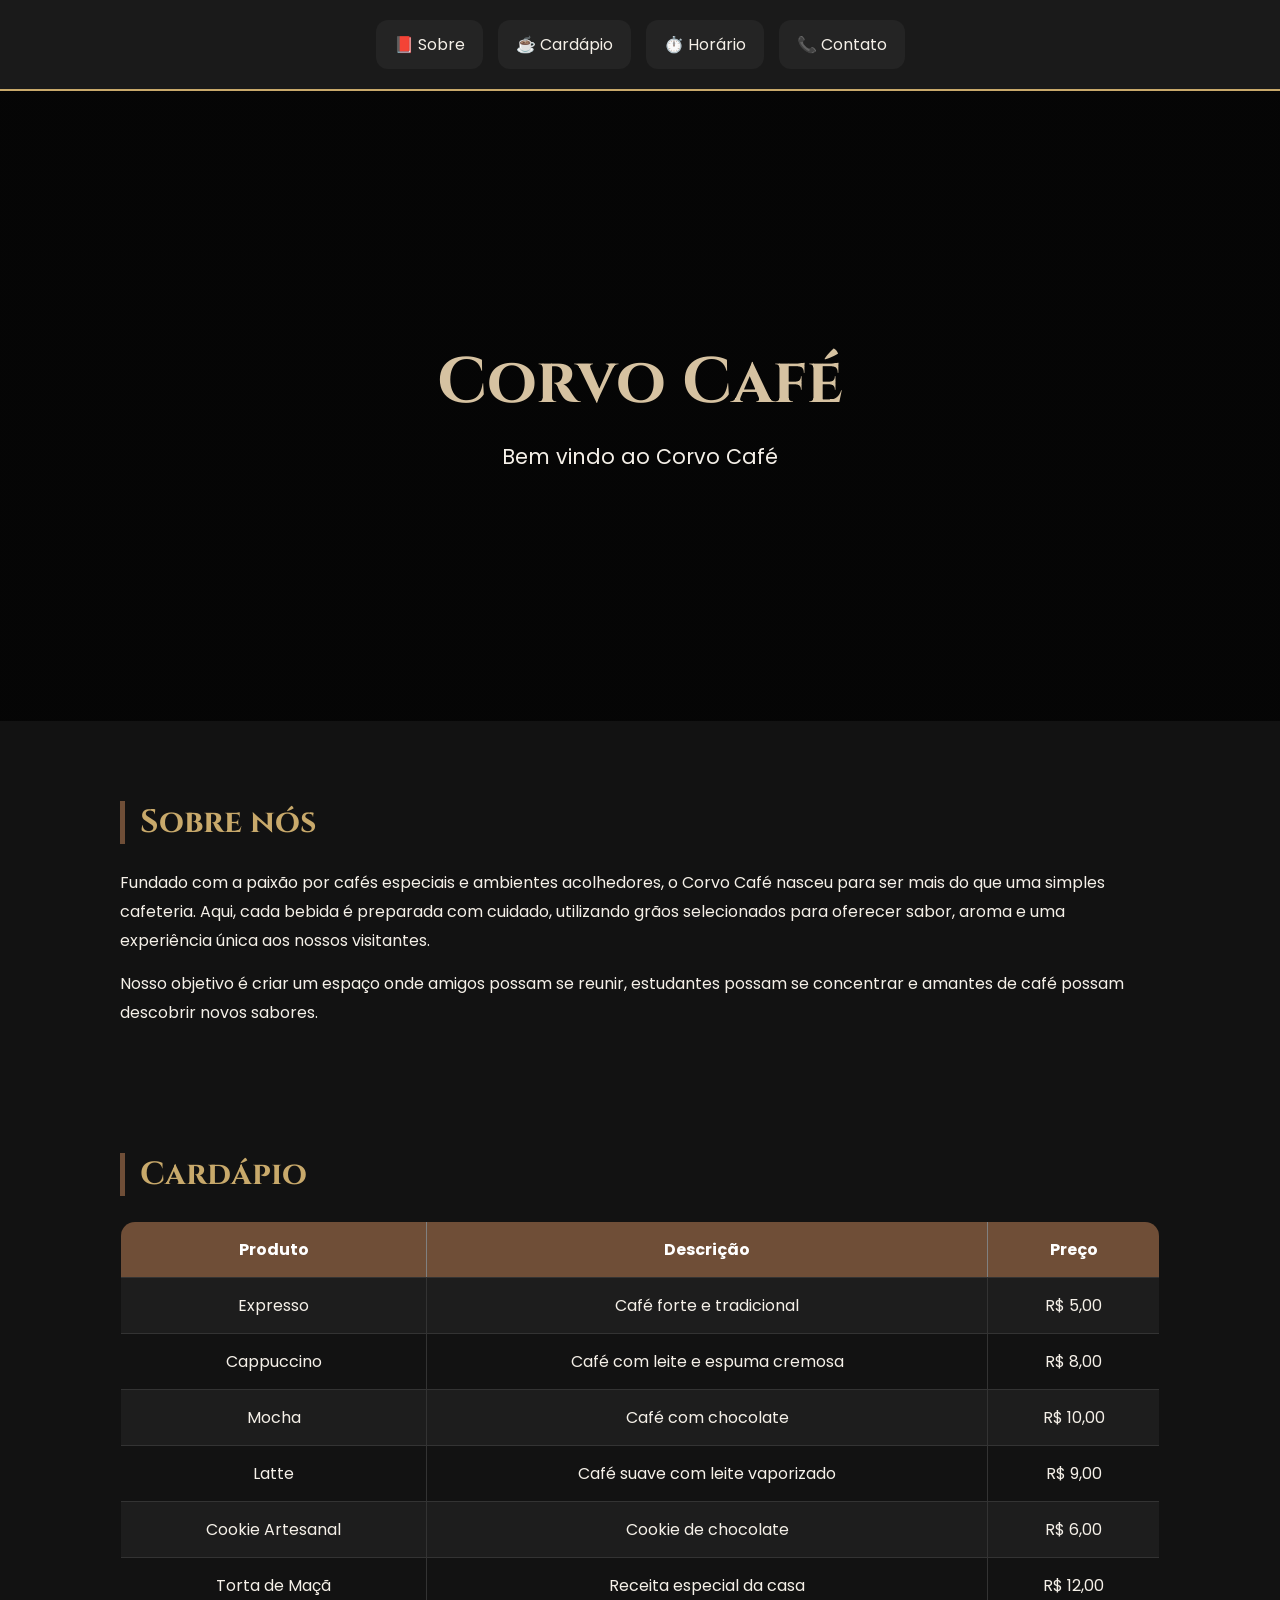
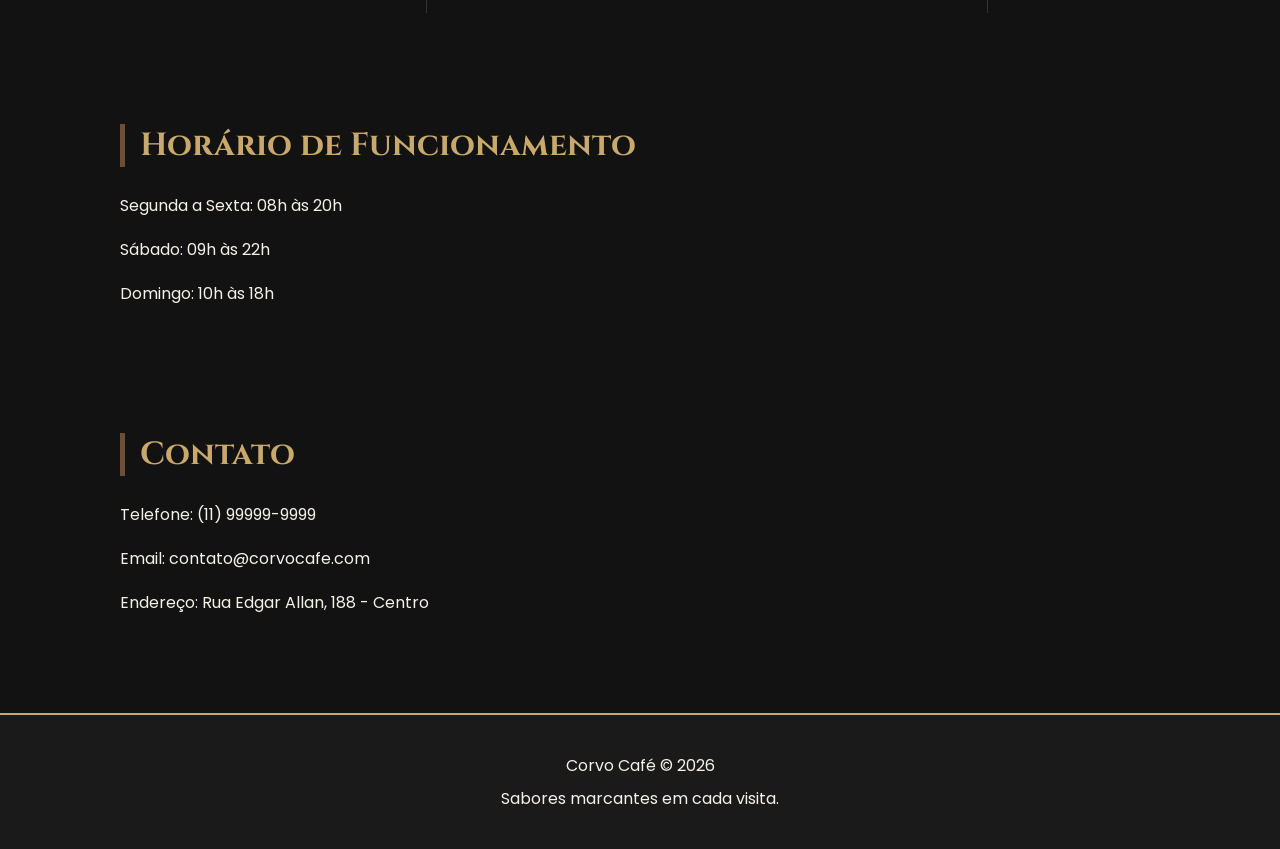
==== index.html @ 4df2c0f6 "index and css" ====
<!DOCTYPE html>
<html lang="pt-BR">
  <head>
    <meta charset="UTF-8">
    <meta name="viewport" content="width=device-width, initial-scale=1.0">
    <meta name="author" content="Thyego"
 <meta name="description" content="cafeteria para clientes acessarem">
 <meta name="keywords" content="café, cafeteria,loja online, cafés">
 <title>Corvo Café</title>
 <link rel="preconnect" href="https://fonts.googleapis.com">
<link rel="preconnect" href="https://fonts.gstatic.com" crossorigin>

<link href="https://fonts.googleapis.com/css2?family=Cinzel:wght@400;600;700&family=Poppins:wght@300;400;500;600&display=swap" rel="stylesheet">

<link rel="stylesheet" href="style.css">
    </head>
  <body>
  <nav>
    <a href="#Sobre" class="card-menu">📕 Sobre</a>
    <a href="#Cardápio" class="card-menu">☕  Cardápio</a>
    <a href="#Horário" class="card-menu">⏱️ Horário</a>
    <a href="#Contato" class="card-menu">📞 Contato</a>
  </nav>
  <header>
<h1>Corvo Café</h1>
    <p>Bem vindo ao Corvo Café</p>
    </header>
    <section id="Sobre">
    <h2>Sobre nós</h2>
    <p>Fundado com a paixão por cafés especiais e ambientes acolhedores, o Corvo Café nasceu para ser mais do que uma simples cafeteria. Aqui, cada bebida é preparada com cuidado, utilizando grãos selecionados para oferecer sabor, aroma e uma experiência única aos nossos visitantes.</p>
   <p> Nosso objetivo é criar um espaço onde amigos possam se reunir, estudantes possam se concentrar e amantes de café possam descobrir novos sabores.</p>
   </section>
   <section id="Cardápio">
     <h2>Cardápio</h2>
    <table border="1">
      <tr>
        <th>Produto</th>
        <th>Descrição</th>
        <th>Preço</th>
      </tr>
      <tr>
        <td>Expresso</td>
        <td>Café forte e tradicional</td>
        <td>R$ 5,00</td>
       </tr>
       <tr>
         <td>Cappuccino</td>
         <td>Café com leite e espuma cremosa</td>
         <td>R$ 8,00</td>
       </tr>
       <tr>
         <td>Mocha</td>
         <td>Café com chocolate</td>
         <td>R$ 10,00</td>
       </tr>
       <tr>
         <td>Latte</td>
         <td>Café suave com leite vaporizado</td>
         <td>R$ 9,00</td>
       </tr>
       <tr>
         <td>Cookie Artesanal</td>
         <td>Cookie de chocolate</td>
         <td>R$ 6,00</td>
       </tr>
       <tr>
         <td>Torta de Maçã</td>
         <td>Receita especial da casa</td>
         <td>R$ 12,00</td>
       </tr>
    </table>
    </section>
    <section id="Horário">
    <h2>Horário de Funcionamento</h2>
    <p>Segunda a Sexta: 08h às 20h</p>
    <p>Sábado: 09h às 22h</p>
    <p>Domingo: 10h às 18h</p>
    </section>
    <section id="Contato">
<h2>Contato</h2>
<p>Telefone: (11) 99999-9999</p>
<p>Email: contato@corvocafe.com</p>
<p>Endereço: Rua Edgar Allan, 188 - Centro</p>
</section>
<footer>
      <p>Corvo Café © 2026</p>
<p>Sabores marcantes em cada visita.</p>
</footer>
  </body>
</html>
---- style.css ----
*{
    margin:0;
    padding:0;
    box-sizing:border-box;
}

html{
    scroll-behavior:smooth;
}

body{
    font-family:'Poppins',sans-serif;
    background:#121212;
    color:#f5f0e8;
}

/* NAVBAR */

nav{
    background:#1a1a1a;

    padding:20px;

    display:flex;

    justify-content:center;

    flex-wrap:wrap;

    gap:15px;

    border-bottom:2px solid #c8a96b;

    position:sticky;

    top:0;

    z-index:1000;
}

nav a{
    text-decoration:none;

    color:#f5f0e8;

    background:#242424;

    padding:12px 18px;

    border-radius:12px;

    transition:.3s;
}

nav a:hover{
    background:#6f4e37;

    transform:translateY(-3px);
}

/* HEADER */

header{
    min-height:70vh;

    display:flex;

    flex-direction:column;

    justify-content:center;

    align-items:center;

    text-align:center;

    padding:30px;

    background:
    linear-gradient(
    rgba(0,0,0,.7),
    rgba(0,0,0,.7)
    ),
    url("img/cafe.jpg");

    background-size:cover;

    background-position:center;
}

header h1{
    font-family:'Cinzel',serif;

    font-size:4rem;

    color:#d6c2a1;

    margin-bottom:15px;
}

header p{
    font-size:1.3rem;

    max-width:600px;
}

/* SEÇÕES */

section{
    max-width:1100px;

    margin:50px auto;

    padding:30px;
}

h2{
    font-family:'Cinzel',serif;

    color:#c8a96b;

    margin-bottom:25px;

    font-size:2rem;

    border-left:5px solid #6f4e37;

    padding-left:15px;
}

section p{
    line-height:1.8;

    margin-bottom:15px;
}

/* CARDS */

.cards{
    display:grid;

    grid-template-columns:
    repeat(auto-fit,minmax(250px,1fr));

    gap:25px;
}

.card{
    background:#1d1d1d;

    border:1px solid #6f4e37;

    border-radius:20px;

    overflow:hidden;

    transition:.3s;
}

.card:hover{
    transform:translateY(-5px);

    box-shadow:
    0 0 20px rgba(200,169,107,.25);
}

.card img{
    width:100%;

    height:220px;

    object-fit:cover;
}

.card h3{
    color:#d6c2a1;

    padding:15px 20px 5px;
}

.card p{
    padding:0 20px 20px;
}

/* TABELA */

table{
    width:100%;

    border-collapse:collapse;

    overflow:hidden;

    border-radius:15px;
}

th{
    background:#6f4e37;

    color:white;

    padding:15px;
}

td{
    padding:15px;

    border:1px solid #333;

    text-align:center;
}

tr:nth-child(even){
    background:#1d1d1d;
}

/* LISTA */

ul{
    list-style:none;
}

ul li{
    background:#1d1d1d;

    margin:12px 0;

    padding:15px;

    border-left:4px solid #c8a96b;

    border-radius:10px;
}

/* BOTÕES */

.btn{
    display:inline-block;

    background:#6f4e37;

    color:white;

    text-decoration:none;

    padding:12px 22px;

    border-radius:10px;

    transition:.3s;
}

.btn:hover{
    background:#c8a96b;

    color:#121212;
}

/* CONTATO */

.contato{
    display:grid;

    gap:15px;
}

.contato p{
    background:#1d1d1d;

    padding:15px;

    border-radius:10px;

    border-left:4px solid #c8a96b;
}

/* FOOTER */

footer{
    text-align:center;

    padding:30px;

    background:#1a1a1a;

    border-top:2px solid #c8a96b;
}

footer p{
    margin:8px 0;
}

/* RESPONSIVO */

@media(max-width:768px){

    header h1{
        font-size:2.8rem;
    }

    header p{
        font-size:1rem;
    }

    h2{
        font-size:1.6rem;
    }

    nav{
        gap:10px;
    }

    nav a{
        padding:10px 14px;
    }
}
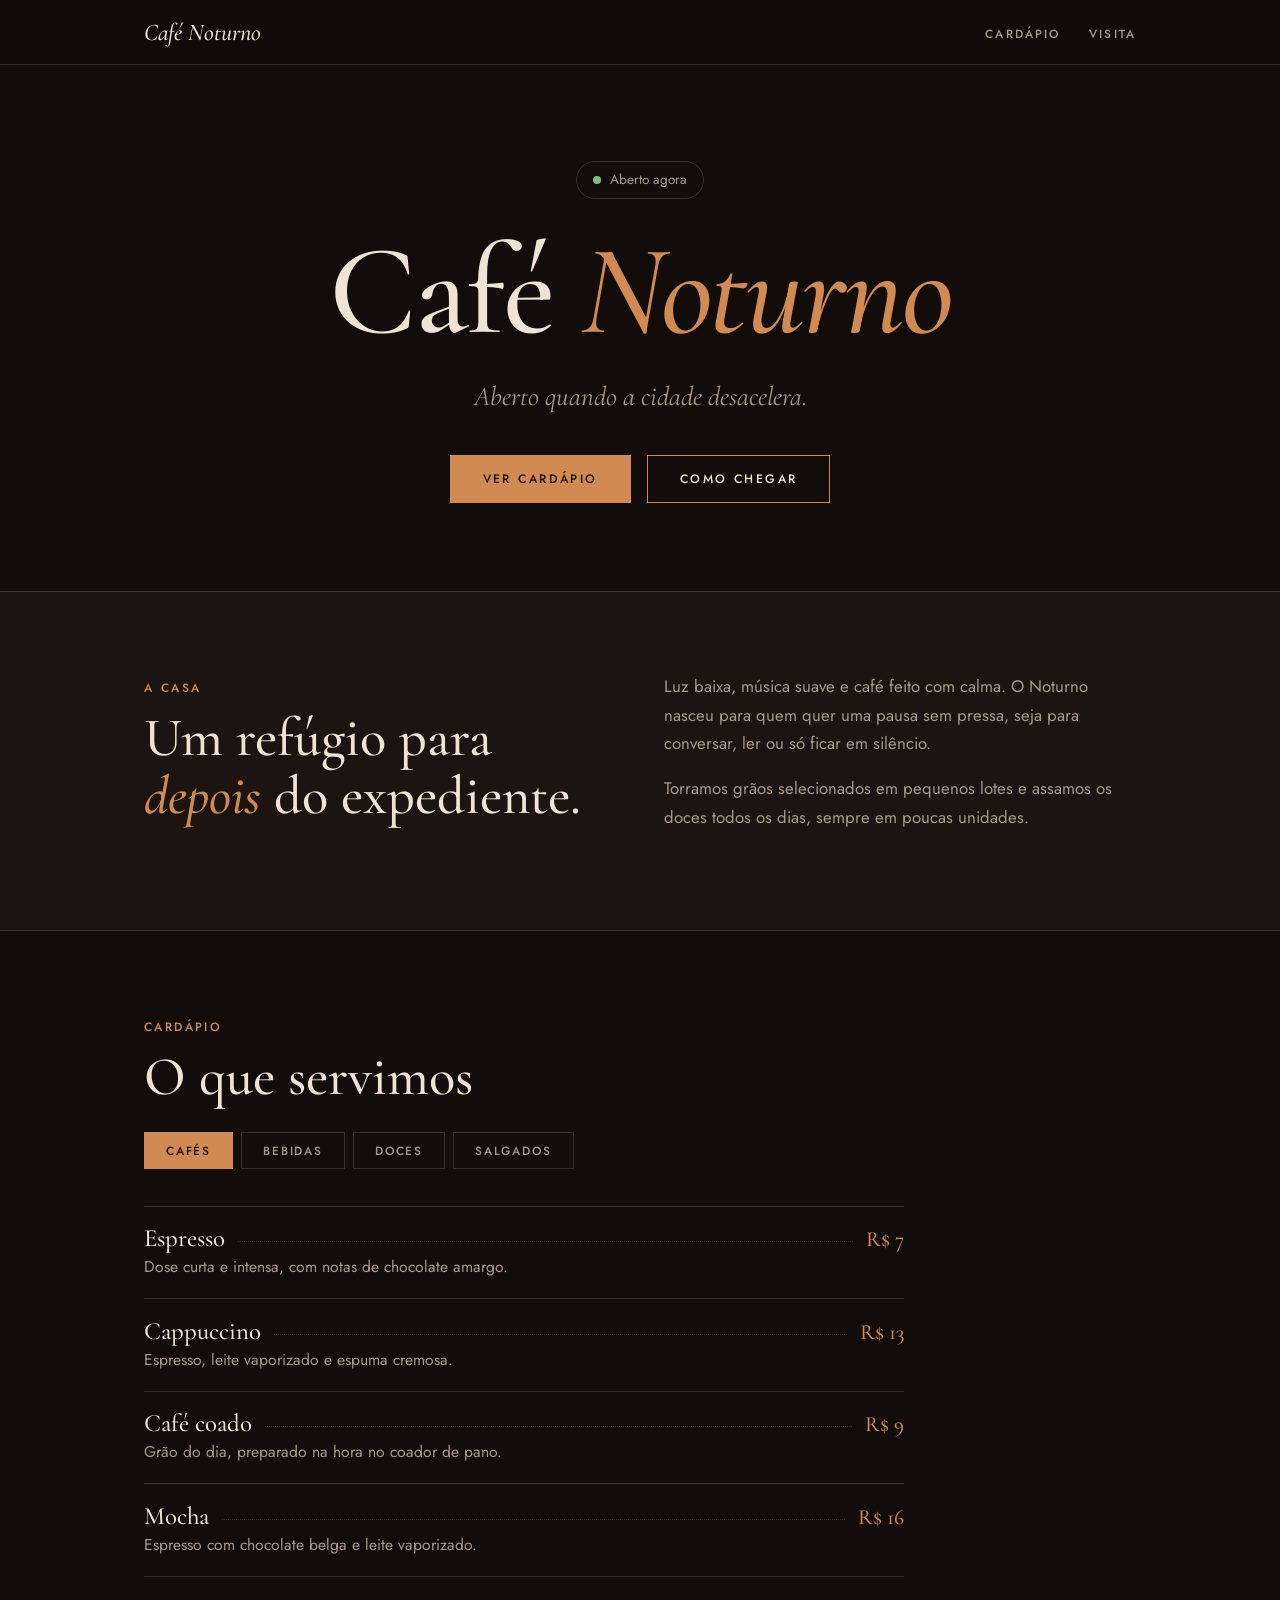
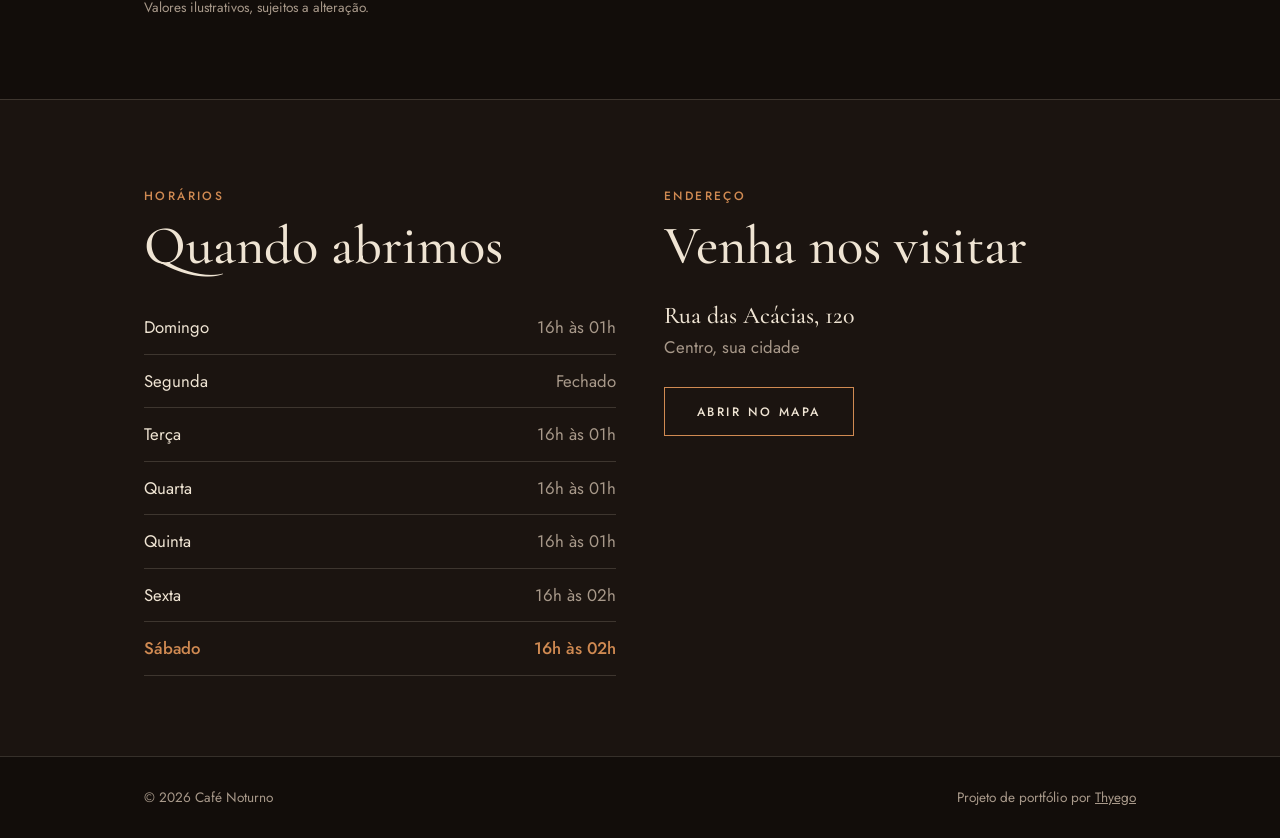
==== commit 2e33b491: "Rename index-1.html to index.html" ====
--- a/index.html
+++ b/index.html
@@ -1,90 +1,207 @@
 <!DOCTYPE html>
 <html lang="pt-BR">
-  <head>
-    <meta charset="UTF-8">
-    <meta name="viewport" content="width=device-width, initial-scale=1.0">
-    <meta name="author" content="Thyego"
- <meta name="description" content="cafeteria para clientes acessarem">
- <meta name="keywords" content="café, cafeteria,loja online, cafés">
- <title>Corvo Café</title>
- <link rel="preconnect" href="https://fonts.googleapis.com">
+<head>
+<meta charset="UTF-8">
+<meta name="viewport" content="width=device-width, initial-scale=1.0">
+<title>Café Noturno | Café, doces e boa conversa à noite</title>
+<meta name="description" content="Café Noturno: cafeteria que abre quando a cidade desacelera. Veja o cardápio, os horários e como chegar.">
+<meta name="theme-color" content="#120d0a">
+<link rel="icon" href="data:image/svg+xml,<svg xmlns='http://www.w3.org/2000/svg' viewBox='0 0 100 100'><text y='.9em' font-size='90'>☕</text></svg>">
+<link rel="preconnect" href="https://fonts.googleapis.com">
 <link rel="preconnect" href="https://fonts.gstatic.com" crossorigin>
-
-<link href="https://fonts.googleapis.com/css2?family=Cinzel:wght@400;600;700&family=Poppins:wght@300;400;500;600&display=swap" rel="stylesheet">
-
-<link rel="stylesheet" href="style.css">
-    </head>
-  <body>
-  <nav>
-    <a href="#Sobre" class="card-menu">📕 Sobre</a>
-    <a href="#Cardápio" class="card-menu">☕  Cardápio</a>
-    <a href="#Horário" class="card-menu">⏱️ Horário</a>
-    <a href="#Contato" class="card-menu">📞 Contato</a>
-  </nav>
-  <header>
-<h1>Corvo Café</h1>
-    <p>Bem vindo ao Corvo Café</p>
-    </header>
-    <section id="Sobre">
-    <h2>Sobre nós</h2>
-    <p>Fundado com a paixão por cafés especiais e ambientes acolhedores, o Corvo Café nasceu para ser mais do que uma simples cafeteria. Aqui, cada bebida é preparada com cuidado, utilizando grãos selecionados para oferecer sabor, aroma e uma experiência única aos nossos visitantes.</p>
-   <p> Nosso objetivo é criar um espaço onde amigos possam se reunir, estudantes possam se concentrar e amantes de café possam descobrir novos sabores.</p>
-   </section>
-   <section id="Cardápio">
-     <h2>Cardápio</h2>
-    <table border="1">
-      <tr>
-        <th>Produto</th>
-        <th>Descrição</th>
-        <th>Preço</th>
-      </tr>
-      <tr>
-        <td>Expresso</td>
-        <td>Café forte e tradicional</td>
-        <td>R$ 5,00</td>
-       </tr>
-       <tr>
-         <td>Cappuccino</td>
-         <td>Café com leite e espuma cremosa</td>
-         <td>R$ 8,00</td>
-       </tr>
-       <tr>
-         <td>Mocha</td>
-         <td>Café com chocolate</td>
-         <td>R$ 10,00</td>
-       </tr>
-       <tr>
-         <td>Latte</td>
-         <td>Café suave com leite vaporizado</td>
-         <td>R$ 9,00</td>
-       </tr>
-       <tr>
-         <td>Cookie Artesanal</td>
-         <td>Cookie de chocolate</td>
-         <td>R$ 6,00</td>
-       </tr>
-       <tr>
-         <td>Torta de Maçã</td>
-         <td>Receita especial da casa</td>
-         <td>R$ 12,00</td>
-       </tr>
-    </table>
-    </section>
-    <section id="Horário">
-    <h2>Horário de Funcionamento</h2>
-    <p>Segunda a Sexta: 08h às 20h</p>
-    <p>Sábado: 09h às 22h</p>
-    <p>Domingo: 10h às 18h</p>
-    </section>
-    <section id="Contato">
-<h2>Contato</h2>
-<p>Telefone: (11) 99999-9999</p>
-<p>Email: contato@corvocafe.com</p>
-<p>Endereço: Rua Edgar Allan, 188 - Centro</p>
-</section>
+<link href="https://fonts.googleapis.com/css2?family=Cormorant+Garamond:ital,wght@0,400;0,500;0,600;1,400;1,500&family=Jost:wght@400;500&display=swap" rel="stylesheet">
+<style>
+:root{--bg:#120d0a;--panel:#1b1410;--ink:#efe4d3;--muted:#a8998a;--line:rgba(239,228,211,.16);--accent:#d08a52;
+--serif:"Cormorant Garamond",Georgia,serif;--sans:"Jost","Segoe UI",system-ui,sans-serif}
+*{box-sizing:border-box;margin:0;padding:0}
+html{scroll-behavior:smooth;scroll-padding-top:76px}
+body{background:var(--bg);color:var(--ink);font:400 1.05rem/1.7 var(--sans);-webkit-font-smoothing:antialiased}
+a{color:inherit}
+:focus-visible{outline:2px solid var(--accent);outline-offset:4px}
+.wrap{max-width:1040px;margin:0 auto;padding:0 1.5rem}
+.label{font:500 .75rem var(--sans);letter-spacing:.2em;text-transform:uppercase;color:var(--accent)}
+em{font-style:italic;color:var(--accent)}
+section{padding:5rem 0}
+h2{font:500 clamp(2.2rem,5vw,3.4rem)/1.05 var(--serif);margin:.6rem 0 1.6rem}
+
+header{position:sticky;top:0;z-index:10;background:rgba(18,13,10,.93);backdrop-filter:blur(8px);border-bottom:1px solid var(--line)}
+header .wrap{display:flex;justify-content:space-between;align-items:center;height:64px}
+.logo{font:italic 500 1.5rem var(--serif);text-decoration:none}
+nav ul{display:flex;gap:1.8rem;list-style:none}
+nav a{font:500 .74rem var(--sans);letter-spacing:.18em;text-transform:uppercase;text-decoration:none;color:var(--muted)}
+nav a:hover{color:var(--ink)}
+
+.hero{padding:6rem 0 5.5rem;text-align:center}
+.status{display:inline-flex;align-items:center;gap:.6rem;padding:.4rem 1rem;border:1px solid var(--line);border-radius:99px;font-size:.85rem;color:var(--muted);margin-bottom:2rem}
+.dot{width:8px;height:8px;border-radius:50%;background:var(--muted)}
+.status.open .dot{background:#7fbf7f}
+.hero h1{font:500 clamp(3.4rem,13vw,8rem)/.95 var(--serif);letter-spacing:-.02em}
+.hero p{font:italic 400 clamp(1.3rem,3vw,1.7rem)/1.4 var(--serif);color:var(--muted);margin:1.6rem auto 2.4rem;max-width:30ch}
+.go{display:flex;gap:1rem;justify-content:center;flex-wrap:wrap}
+.btn{display:inline-block;padding:.9rem 2rem;border:1px solid var(--accent);text-decoration:none;font:500 .76rem var(--sans);letter-spacing:.2em;text-transform:uppercase;transition:background .25s,color .25s}
+.btn:hover,.btn.fill{background:var(--accent);color:#1a0f07}
+.btn.fill:hover{background:transparent;color:var(--ink)}
+.in{animation:rise .9s cubic-bezier(.2,.7,.2,1) both}
+.in:nth-child(2){animation-delay:.1s}.in:nth-child(3){animation-delay:.2s}.in:nth-child(4){animation-delay:.3s}
+@keyframes rise{from{opacity:0;transform:translateY(20px)}to{opacity:1;transform:none}}
+
+.about{background:var(--panel);border-block:1px solid var(--line)}
+.about .wrap{display:grid;grid-template-columns:1fr 1fr;gap:3rem;align-items:start}
+.about p{color:var(--muted)}.about p+p{margin-top:1rem}
+
+.tabs{display:flex;gap:.5rem;overflow-x:auto;margin-bottom:2rem;padding-bottom:.3rem}
+.tabs button{flex:none;background:none;border:1px solid var(--line);color:var(--muted);padding:.55rem 1.3rem;font:500 .74rem var(--sans);letter-spacing:.16em;text-transform:uppercase;cursor:pointer;transition:all .2s}
+.tabs button:hover{color:var(--ink)}
+.tabs button[aria-selected=true]{background:var(--accent);border-color:var(--accent);color:#1a0f07}
+.menu{list-style:none;max-width:760px}
+.item{padding:1.1rem 0;border-top:1px solid var(--line);animation:rise .5s both}
+.item:last-child{border-bottom:1px solid var(--line)}
+.row{display:flex;align-items:baseline;gap:.8rem}
+.row h3{font:500 1.55rem/1.2 var(--serif)}
+.row .fill{flex:1;border-bottom:1px dotted var(--line);transform:translateY(-4px)}
+.price{font:500 1.35rem var(--serif);color:var(--accent)}
+.item p{color:var(--muted);font-size:.98rem}
+.nota{margin-top:1.2rem;font-size:.85rem;color:var(--muted)}
+
+.visit{background:var(--panel);border-top:1px solid var(--line)}
+.visit .wrap{display:grid;grid-template-columns:1fr 1fr;gap:3rem}
+table{width:100%;border-collapse:collapse}
+td{padding:.75rem 0;border-bottom:1px solid var(--line)}
+td:last-child{text-align:right;color:var(--muted)}
+tr.today td{color:var(--accent);font-weight:500}
+address{font-style:normal;color:var(--muted);margin-bottom:1.6rem}
+address strong{display:block;color:var(--ink);font:500 1.5rem var(--serif);margin-bottom:.2rem}
+footer{padding:1.8rem 0;border-top:1px solid var(--line);color:var(--muted);font-size:.85rem}
+footer .wrap{display:flex;justify-content:space-between;flex-wrap:wrap;gap:.5rem}
+
+@media (max-width:760px){
+  section{padding:3.5rem 0}.hero{padding:4rem 0}
+  .about .wrap,.visit .wrap{grid-template-columns:1fr;gap:2rem}
+  nav ul{gap:1rem}nav a{font-size:.68rem;letter-spacing:.12em}
+  .logo{font-size:1.3rem}
+}
+@media (prefers-reduced-motion:reduce){html{scroll-behavior:auto}*{animation:none!important;transition:none!important}}
+</style>
+</head>
+<body>
+<header>
+  <div class="wrap">
+    <a class="logo" href="#inicio">Café Noturno</a>
+    <nav aria-label="Principal"><ul>
+      <li><a href="#cardapio">Cardápio</a></li>
+      <li><a href="#visita">Visita</a></li>
+    </ul></nav>
+  </div>
+</header>
+
+<main>
+<section class="hero" id="inicio">
+  <div class="wrap">
+    <div class="in"><span class="status" id="status"><span class="dot"></span><span id="status-txt">Verificando horário…</span></span></div>
+    <h1 class="in">Café <em>Noturno</em></h1>
+    <p class="in">Aberto quando a cidade desacelera.</p>
+    <div class="go in">
+      <a class="btn fill" href="#cardapio">Ver cardápio</a>
+      <a class="btn" href="#visita">Como chegar</a>
+    </div>
+  </div>
+</section>
+
+<section class="about" id="sobre">
+  <div class="wrap">
+    <div>
+      <span class="label">A casa</span>
+      <h2>Um refúgio para <em>depois</em> do expediente.</h2>
+    </div>
+    <div>
+      <p>Luz baixa, música suave e café feito com calma. O Noturno nasceu para quem quer uma pausa sem pressa, seja para conversar, ler ou só ficar em silêncio.</p>
+      <p>Torramos grãos selecionados em pequenos lotes e assamos os doces todos os dias, sempre em poucas unidades.</p>
+    </div>
+  </div>
+</section>
+
+<section id="cardapio">
+  <div class="wrap">
+    <span class="label">Cardápio</span>
+    <h2>O que servimos</h2>
+    <div class="tabs" role="tablist" aria-label="Categorias do cardápio" id="tabs"></div>
+    <ul class="menu" id="menu" role="tabpanel"></ul>
+    <p class="nota">Valores ilustrativos, sujeitos a alteração.</p>
+  </div>
+</section>
+
+<section class="visit" id="visita">
+  <div class="wrap">
+    <div>
+      <span class="label">Horários</span>
+      <h2>Quando abrimos</h2>
+      <table id="horarios"></table>
+    </div>
+    <div>
+      <span class="label">Endereço</span>
+      <h2>Venha nos visitar</h2>
+      <address><strong>Rua das Acácias, 120</strong>Centro, sua cidade</address>
+      <a class="btn" href="#" aria-disabled="true">Abrir no mapa</a>
+    </div>
+  </div>
+</section>
+</main>
+
 <footer>
-      <p>Corvo Café © 2026</p>
-<p>Sabores marcantes em cada visita.</p>
+  <div class="wrap">
+    <span>© 2026 Café Noturno</span>
+    <span>Projeto de portfólio por <a href="https://thyego17.github.io/Portif-lio/">Thyego</a></span>
+  </div>
 </footer>
-  </body>
-</html>+
+<script>
+const MENU={
+  "Cafés":[
+    ["Espresso","Dose curta e intensa, com notas de chocolate amargo.","7"],
+    ["Cappuccino","Espresso, leite vaporizado e espuma cremosa.","13"],
+    ["Café coado","Grão do dia, preparado na hora no coador de pano.","9"],
+    ["Mocha","Espresso com chocolate belga e leite vaporizado.","16"]],
+  "Bebidas":[
+    ["Chá de especiarias","Canela, cravo e cardamomo em infusão lenta.","12"],
+    ["Chocolate quente","Chocolate meio amargo derretido no leite.","15"],
+    ["Café gelado","Cold brew de 18 horas servido com gelo.","14"],
+    ["Água com gás e limão","Refrescante, para acompanhar os doces.","8"]],
+  "Doces":[
+    ["Bolo de cenoura","Cobertura de chocolate e massa bem úmida.","14"],
+    ["Torta de limão","Massa amanteigada e merengue maçaricado.","16"],
+    ["Brownie","Com nozes e um toque de sal marinho.","13"],
+    ["Pudim de café","Calda de caramelo e café, sem furinhos.","12"]],
+  "Salgados":[
+    ["Pão de queijo","Porção com cinco unidades quentinhas.","12"],
+    ["Torrada com ricota","Pão de fermentação natural, ricota e mel.","17"],
+    ["Quiche do dia","Pergunte ao balcão qual é o recheio de hoje.","18"],
+    ["Sanduíche de peru","Peito de peru, queijo e folhas no pão artesanal.","19"]]
+};
+const HOURS=[
+  ["Domingo",16,25],["Segunda",null],["Terça",16,25],["Quarta",16,25],
+  ["Quinta",16,25],["Sexta",16,26],["Sábado",16,26]];
+const fmt=h=>{h=h%24;return String(h).padStart(2,"0")+"h"};
+
+const tabs=document.getElementById("tabs"),menu=document.getElementById("menu");
+function show(cat){
+  tabs.querySelectorAll("button").forEach(b=>b.setAttribute("aria-selected",b.dataset.cat===cat));
+  menu.innerHTML=MENU[cat].map((i,n)=>`<li class="item" style="animation-delay:${n*60}ms"><div class="row"><h3>${i[0]}</h3><span class="fill"></span><span class="price">R$ ${i[2]}</span></div><p>${i[1]}</p></li>`).join("");
+}
+Object.keys(MENU).forEach((c,i)=>{
+  const b=document.createElement("button");
+  b.textContent=c;b.dataset.cat=c;b.setAttribute("role","tab");
+  b.addEventListener("click",()=>show(c));tabs.appendChild(b);
+});
+show("Cafés");
+
+const now=new Date(),d=now.getDay(),h=now.getHours()+now.getMinutes()/60;
+document.getElementById("horarios").innerHTML=HOURS.map((r,i)=>
+  `<tr class="${i===d?"today":""}"><td>${r[0]}</td><td>${r[1]==null?"Fechado":fmt(r[1])+" às "+fmt(r[2])}</td></tr>`).join("");
+const t=HOURS[d],y=HOURS[(d+6)%7];
+const open=(t[1]!=null&&h>=t[1]&&h<t[2])||(y[1]!=null&&y[2]>24&&h<y[2]-24);
+const st=document.getElementById("status");
+st.classList.toggle("open",open);
+document.getElementById("status-txt").textContent=open?"Aberto agora":"Fechado agora";
+</script>
+</body>
+</html>
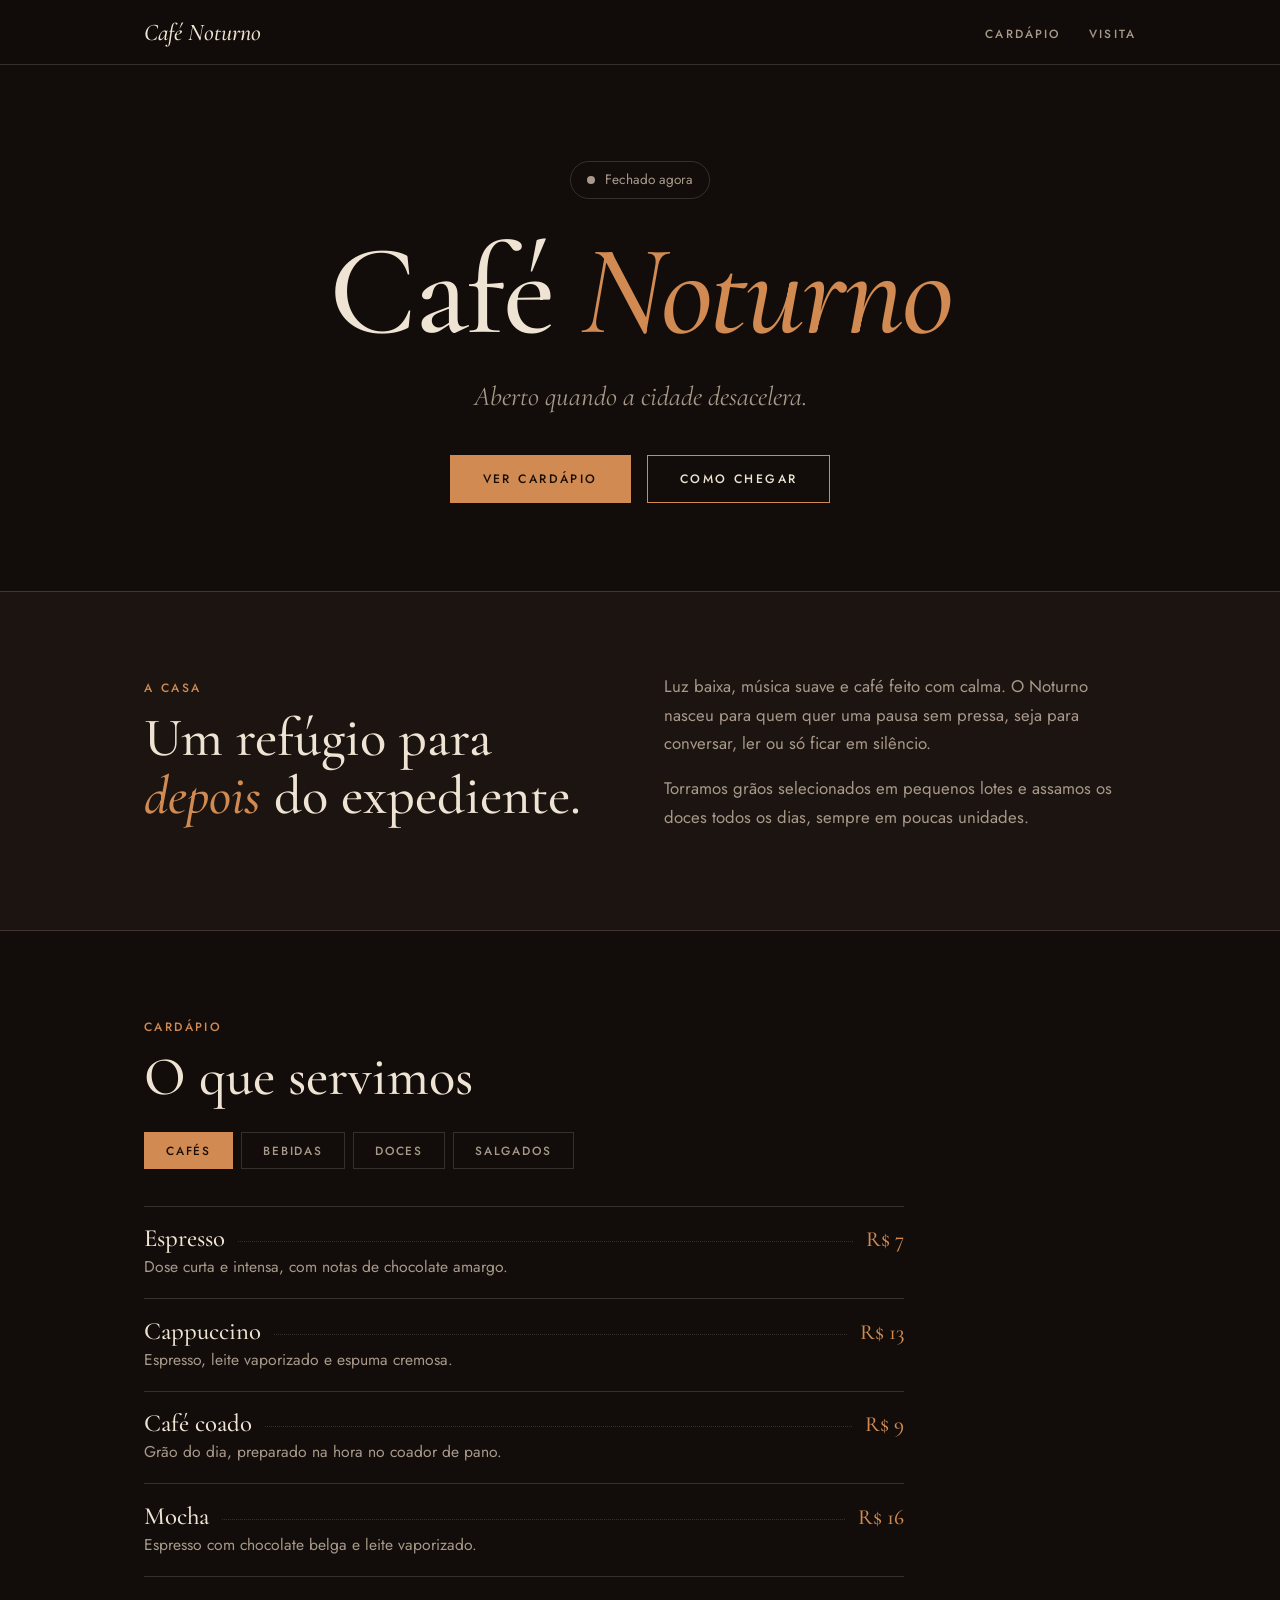
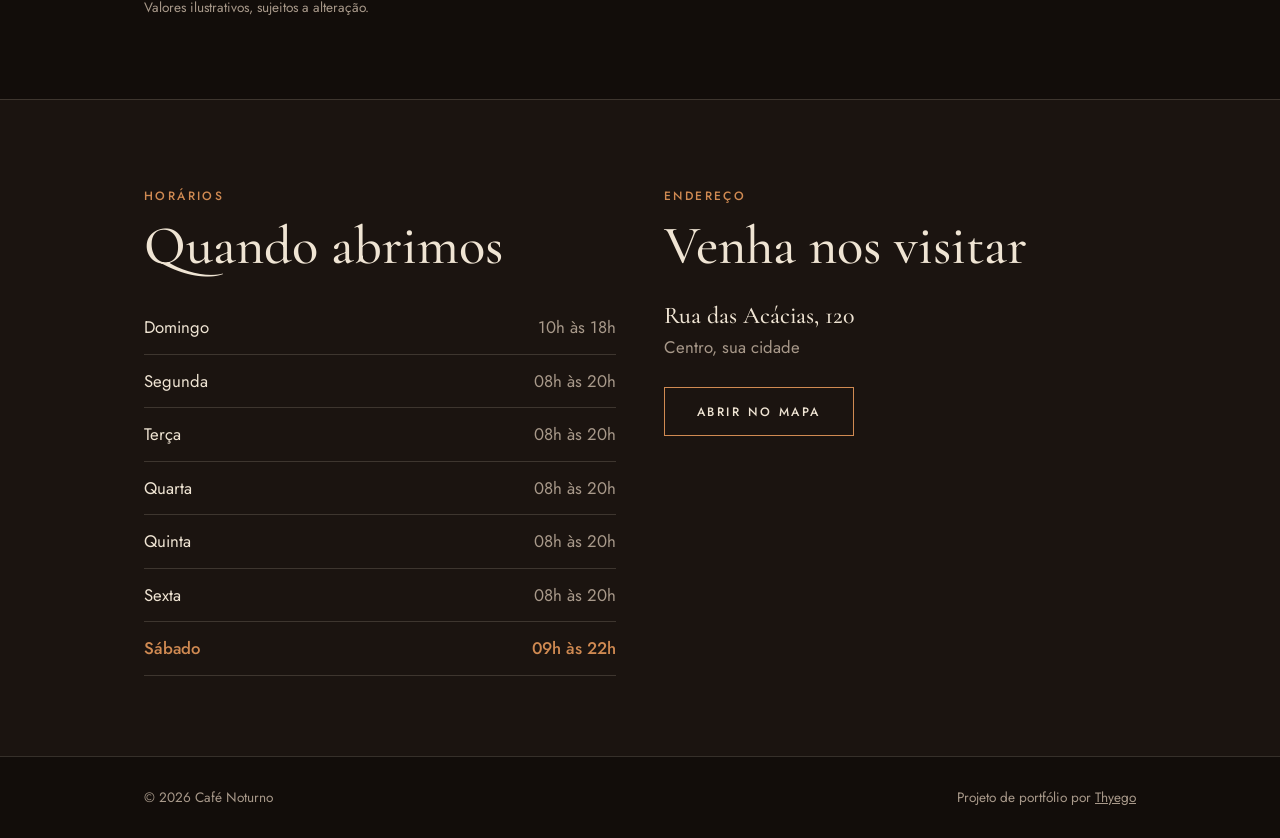
==== commit f25e74c1: "Rename index-6.html to index.html" ====
--- a/index.html
+++ b/index.html
@@ -127,7 +127,7 @@
     <div class="tabs" role="tablist" aria-label="Categorias do cardápio" id="tabs"></div>
     <ul class="menu" id="menu" role="tabpanel"></ul>
     <p class="nota">Valores ilustrativos, sujeitos a alteração.</p>
-  </div>
+      </div>
 </section>
 
 <section class="visit" id="visita">
@@ -178,8 +178,8 @@
     ["Sanduíche de peru","Peito de peru, queijo e folhas no pão artesanal.","19"]]
 };
 const HOURS=[
-  ["Domingo",16,25],["Segunda",null],["Terça",16,25],["Quarta",16,25],
-  ["Quinta",16,25],["Sexta",16,26],["Sábado",16,26]];
+  ["Domingo",10,18],["Segunda",8,20],["Terça",8,20],["Quarta",8,20],
+  ["Quinta",8,20],["Sexta",8,20],["Sábado",9,22]];
 const fmt=h=>{h=h%24;return String(h).padStart(2,"0")+"h"};
 
 const tabs=document.getElementById("tabs"),menu=document.getElementById("menu");
